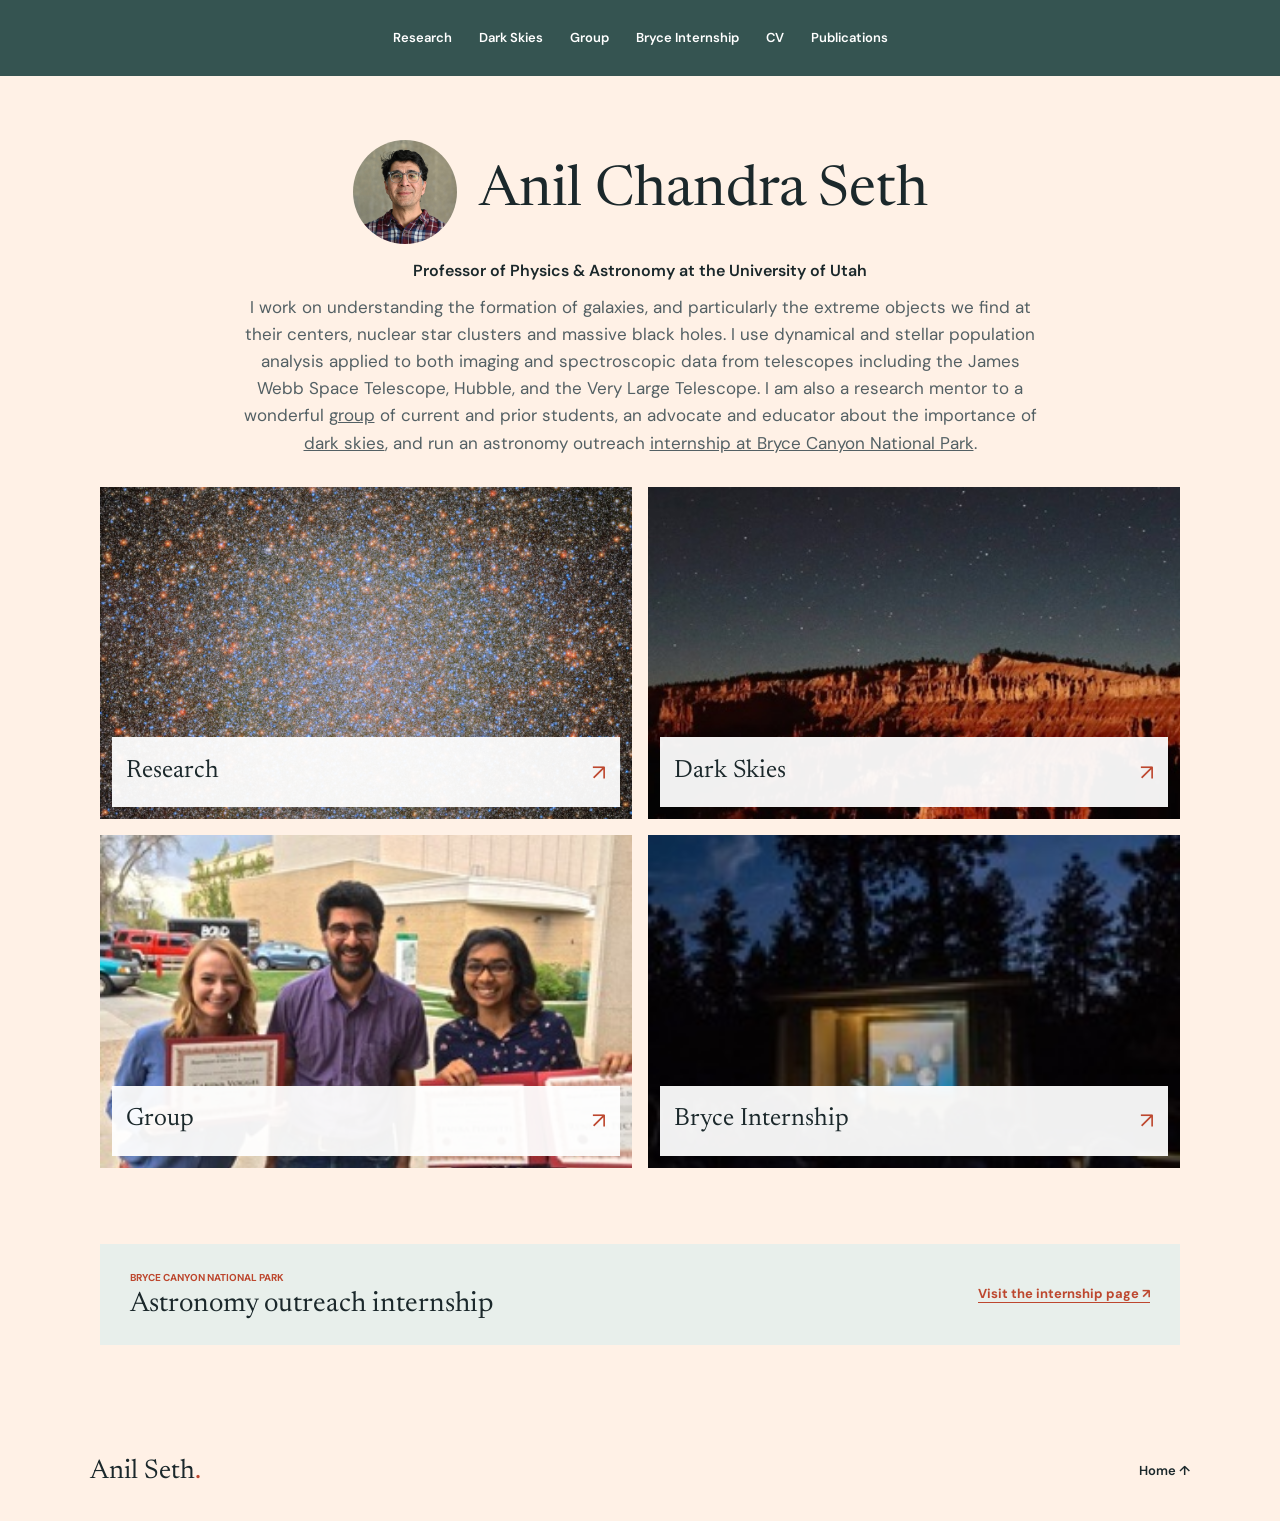
==== index.html @ 71683e8d "Publish redesigned website" ====
<!doctype html>
<html lang="en">
  <head>
    <meta charset="utf-8" />
    <meta name="viewport" content="width=device-width, initial-scale=1" />
    <meta
      name="description"
      content="Anil Seth's academic website: research, dark skies, group, and astronomy internship."
    />
    <title>Anil Seth | Astronomy</title>
    <link rel="preconnect" href="https://fonts.googleapis.com" />
    <link rel="preconnect" href="https://fonts.gstatic.com" crossorigin />
    <link
      href="https://fonts.googleapis.com/css2?family=DM+Sans:wght@400;500;600;700&family=Newsreader:opsz,wght@6..72,400;6..72,500&display=swap"
      rel="stylesheet"
    />
    <link rel="stylesheet" href="styles.css" />
  </head>
  <body>
    <a class="skip-link" href="#main">Skip to content</a>
    <header class="site-header">
      <nav aria-label="Main navigation">
        <a href="research.html">Research</a>
        <a href="darkskies.html">Dark Skies</a>
        <a href="group.html">Group</a>
        <a href="bryce-internship.html">Bryce Internship</a>
        <a href="anil.cv.pdf">CV</a>
        <a href="https://scixplorer.org/search?ads_compat=1&amp;d=astrophysics&amp;fq=%7B%21type%3Daqp+v%3D%24fq_database%7D&amp;fq_database=(database%3A%22astronomy%22)&amp;p=1&amp;q=author%3A%22seth%2C+anil+c%22&amp;sort=date+desc">Publications</a>
      </nav>
    </header>

    <main id="main">
      <section class="intro section-wrap" id="top" aria-labelledby="intro-title">
        <div class="intro-heading">
          <span class="intro-headshot"><img src="departmental_portrait.jpg" alt="Portrait of Anil Seth" /></span>
          <h1 id="intro-title">Anil Chandra Seth</h1>
        </div>
        <p class="intro-role">Professor of Physics &amp; Astronomy at the University of Utah</p>
        <p class="intro-copy">I work on understanding the formation of galaxies, and particularly the extreme objects we find at their centers, nuclear star clusters and massive black holes. I use dynamical and stellar population analysis applied to both imaging and spectroscopic data from telescopes including the James Webb Space Telescope, Hubble, and the Very Large Telescope. I am also a research mentor to a wonderful <a href="group.html">group</a> of current and prior students, an advocate and educator about the importance of <a href="darkskies.html">dark skies</a>, and run an astronomy outreach <a href="bryce-internship.html">internship at Bryce Canyon National Park</a>.</p>
      </section>

      <nav class="page-grid section-wrap" aria-label="Explore site sections">
        <a class="page-card" href="research.html">
          <img src="research-tile.jpg" alt="" />
          <span class="page-card-label"><span class="page-card-title">Research</span><span class="page-card-arrow" aria-hidden="true">↗</span></span>
        </a>
        <a class="page-card" href="darkskies.html">
          <img src="Bryce_Internship_files/paul_pic.jpg" alt="" />
          <span class="page-card-label"><span class="page-card-title">Dark Skies</span><span class="page-card-arrow" aria-hidden="true">↗</span></span>
        </a>
        <a class="page-card" href="group.html">
          <img src="Group_files/IMG_5286.jpg" alt="" />
          <span class="page-card-label"><span class="page-card-title">Group</span><span class="page-card-arrow" aria-hidden="true">↗</span></span>
        </a>
        <a class="page-card" href="bryce-internship.html">
          <img src="Bryce_Internship_files/kira_present.jpg" alt="" />
          <span class="page-card-label"><span class="page-card-title">Bryce Internship</span><span class="page-card-arrow" aria-hidden="true">↗</span></span>
        </a>
      </nav>

      <aside class="internship-callout">
        <div>
          <p class="page-card-kicker">Bryce Canyon National Park</p>
          <h2>Astronomy outreach internship</h2>
        </div>
        <a class="text-link" href="bryce-internship.html">Visit the internship page <span aria-hidden="true">↗</span></a>
      </aside>
    </main>

    <footer class="site-footer">
      <a class="wordmark" href="index.html">Anil Seth<span>.</span></a>
      <a href="index.html" class="back-to-top">Home ↑</a>
    </footer>
  </body>
</html>
---- styles.css ----
:root {
  color-scheme: light;
  --ink: #1b282b;
  --muted: #536064;
  --paper: #fff1e6;
  --white: #ffffff;
  --accent: #bd472e;
  --header: #355451;
  --header-highlight: #ffd1ad;
  --line: #d9d9cf;
  --display: "Newsreader", Georgia, serif;
  --body: "DM Sans", "Avenir Next", sans-serif;
}

* {
  box-sizing: border-box;
}

html {
  scroll-behavior: smooth;
}

body {
  margin: 0;
  background: var(--paper);
  color: var(--ink);
  font-family: var(--body);
  font-size: 16px;
  line-height: 1.6;
}

a {
  color: inherit;
}

a:focus-visible {
  outline: 2px solid var(--accent);
  outline-offset: 5px;
}

.skip-link {
  position: absolute;
  z-index: 5;
  top: 8px;
  left: 8px;
  padding: 8px 12px;
  transform: translateY(-150%);
  background: var(--white);
  color: var(--ink);
}

.skip-link:focus {
  transform: translateY(0);
}

.site-header {
  min-height: 76px;
  padding: 0 7vw;
  display: flex;
  align-items: center;
  justify-content: center;
  gap: 32px;
  background: var(--header);
  color: var(--white);
}

.wordmark {
  flex: 0 0 auto;
  text-decoration: none;
  font-family: var(--display);
  font-size: 27px;
  line-height: 1;
}

.wordmark span {
  color: var(--accent);
}

.site-header nav {
  display: flex;
  flex-wrap: wrap;
  justify-content: center;
  gap: 8px 27px;
}

.site-header nav a,
.back-to-top {
  text-decoration: none;
  font-size: 13px;
  font-weight: 600;
}

.site-header nav a[aria-current="page"] {
  color: var(--header-highlight);
}

.site-header nav a:hover {
  color: var(--header-highlight);
}

.back-to-top:hover {
  color: var(--accent);
}

.eyebrow,
.section-number {
  margin: 0 0 14px;
  color: var(--accent);
  font-size: 11px;
  font-weight: 700;
  text-transform: uppercase;
}

h1,
h2 {
  margin: 0;
  font-family: var(--display);
  font-weight: 400;
  line-height: 1.05;
}

.section-wrap {
  width: min(1080px, 100% - 48px);
  margin-inline: auto;
}

.intro {
  padding-block: 64px 30px;
  text-align: center;
}

.intro-heading {
  width: fit-content;
  max-width: 100%;
  margin-inline: auto;
  display: flex;
  align-items: center;
  justify-content: center;
  gap: 22px;
}

.intro-headshot {
  width: 104px;
  height: 104px;
  flex: 0 0 auto;
  display: block;
  overflow: hidden;
  border-radius: 50%;
}

.intro-headshot img {
  width: 100%;
  height: 100%;
  display: block;
  object-fit: cover;
  object-position: center 20%;
  transform: scale(1.25);
}

.intro h1 {
  font-size: 56px;
  text-align: left;
}

.intro-role {
  margin: 14px 0 0;
  color: var(--ink);
  font-weight: 600;
}

.intro-copy {
  max-width: 800px;
  margin: 10px auto 0;
  color: var(--muted);
  font-size: 17px;
}

.page-grid {
  display: grid;
  grid-template-columns: repeat(2, minmax(0, 1fr));
  gap: 16px;
  padding-bottom: 76px;
}

.page-card {
  position: relative;
  aspect-ratio: 1.6;
  overflow: hidden;
  background: #e4e8e5;
  color: var(--ink);
  text-decoration: none;
}

.page-card > img {
  width: 100%;
  height: 100%;
  display: block;
  object-fit: cover;
  transition: transform 300ms ease;
}

.page-card:hover > img {
  transform: scale(1.035);
}

.page-card:focus-visible {
  outline-offset: 4px;
}

.page-card-label {
  position: absolute;
  right: 12px;
  bottom: 12px;
  left: 12px;
  min-height: 70px;
  padding: 11px 14px;
  display: flex;
  align-items: center;
  justify-content: space-between;
  gap: 12px;
  background: rgb(255 255 255 / 94%);
}

.page-card-kicker,
.page-card-title {
  display: block;
}

.page-card-kicker {
  color: var(--accent);
  font-size: 10px;
  font-weight: 700;
  text-transform: uppercase;
}

.page-card-title {
  font-family: var(--display);
  font-size: 25px;
  line-height: 1.15;
}

.page-card-arrow {
  color: var(--accent);
  font-size: 22px;
}

.internship-callout {
  width: min(1080px, 100% - 48px);
  margin: 0 auto 76px;
  padding: 26px 30px;
  display: flex;
  align-items: center;
  justify-content: space-between;
  gap: 24px;
  background: #e8efeb;
}

.internship-callout .page-card-kicker {
  margin: 0 0 4px;
}

.internship-callout h2 {
  font-size: 28px;
}

.text-link {
  flex: 0 0 auto;
  color: var(--accent);
  font-size: 13px;
  font-weight: 700;
  text-underline-offset: 4px;
}

.page-main {
  width: min(880px, 100% - 48px);
  margin-inline: auto;
  padding-block: 58px 88px;
}

.page-heading {
  margin-bottom: 36px;
}

.page-heading h1 {
  font-size: clamp(44px, 6vw, 68px);
}

.page-heading--compact h1 {
  font-size: 48px;
}

.page-heading--internship h1 {
  font-size: 42px;
}

.page-heading p {
  max-width: 700px;
  margin: 16px 0 0;
  color: var(--muted);
  font-size: 18px;
}

.page-heading--internship p {
  margin-top: 4px;
  font-family: var(--display);
  font-size: 36px;
  line-height: 1.15;
}

.archive-note {
  margin: 28px 0;
  padding: 18px 22px;
  border-left: 4px solid var(--accent);
  background: #f4e9e4;
  color: var(--ink);
}

.archive-note strong {
  display: block;
  margin-bottom: 4px;
}

.darkskies-intro {
  display: grid;
  grid-template-columns: minmax(0, 0.8fr) minmax(0, 1.2fr);
  align-items: center;
  gap: clamp(24px, 4vw, 48px);
  margin: 12px 0 28px;
}

.darkskies-intro .page-image {
  width: 100%;
  height: auto;
  max-height: none;
  margin: 0;
  object-fit: initial;
}

.darkskies-intro h2 {
  margin: 0 0 12px;
}

.page-main h2 {
  margin: 40px 0 12px;
  font-size: 34px;
}

.research-page {
  width: min(1040px, 100% - 48px);
}

.research-banner {
  display: block;
  width: 100%;
  height: auto;
  margin: 0 0 54px;
}

.research-overview {
  margin: 0 0 76px;
}

.research-overview .eyebrow,
.research-section-heading .eyebrow,
.project-kicker {
  margin: 0 0 10px;
  color: var(--accent);
  font-size: 11px;
  font-weight: 700;
  text-transform: uppercase;
}

.research-overview h2,
.research-section-heading h2 {
  margin: 0 0 20px;
  font-size: clamp(34px, 5vw, 50px);
}

.research-role {
  margin: 0 0 8px !important;
  color: var(--ink) !important;
  font-weight: 600;
}

.research-overview > p:last-child {
  max-width: 820px;
  margin: 0;
  color: var(--muted);
  font-size: 17px;
}

.research-section {
  margin-top: 70px;
  padding-top: 38px;
  border-top: 1px solid rgb(27 40 43 / 18%);
}

.research-section-heading {
  margin-bottom: 30px;
}

.project-feature {
  display: grid;
  grid-template-columns: minmax(0, 1.05fr) minmax(0, 0.95fr);
  align-items: center;
  gap: 38px;
  padding: 0 0 36px;
}

.project-feature + .project-feature {
  padding-top: 36px;
  border-top: 1px solid rgb(27 40 43 / 14%);
}

.project-feature--reverse .project-visual {
  order: 2;
}

.project-feature--reverse .project-copy {
  order: 1;
}

.project-visual {
  min-width: 0;
  aspect-ratio: 1.65;
  display: flex;
  align-items: center;
  justify-content: center;
  overflow: hidden;
  background: #152124;
}

.project-visual--omegacat {
  aspect-ratio: 2.96;
}

.project-visual--reveallagn {
  aspect-ratio: 2.38;
}

.project-visual img {
  width: 100%;
  height: 100%;
  display: block;
  object-fit: contain;
}

.project-copy h3,
.past-project-copy h3,
.cluster-searches h3 {
  margin: 0 0 12px;
  font-family: var(--display);
  font-size: 34px;
  font-weight: 500;
  line-height: 1.12;
}

.project-copy h3 a {
  text-decoration: none;
}

.project-copy h3 a:hover {
  color: var(--accent);
}

.project-copy p:not(.project-kicker),
.past-project-copy p,
.cluster-searches > p,
.past-context {
  color: var(--muted);
}

.project-copy p:not(.project-kicker) {
  margin: 0 0 18px;
}

.project-copy .text-link {
  display: inline-block;
}

.past-project {
  display: grid;
  grid-template-columns: minmax(0, 1.25fr) minmax(0, 0.75fr);
  align-items: center;
  gap: 34px;
}

.past-project-visual {
  margin: 0;
  padding: 18px;
  background: #111;
}

.past-project-visual img {
  width: 100%;
  height: auto;
  display: block;
}

.past-project-visual figcaption {
  margin-top: 12px;
  color: #e7e7e7;
  font-size: 11px;
  line-height: 1.45;
}

.past-project-copy h3 {
  font-size: 30px;
}

.past-project-copy p {
  margin: 0 0 14px;
}

.cluster-searches {
  margin-top: 38px;
  padding-top: 28px;
  display: grid;
  grid-template-columns: minmax(0, 1.5fr) minmax(0, 1fr);
  align-items: start;
  gap: 26px;
  border-top: 1px solid rgb(27 40 43 / 14%);
}

.cluster-search-copy,
.cluster-search-image {
  min-width: 0;
}

.cluster-search-image {
  display: block;
  width: 100%;
  height: auto;
}

.cluster-searches h3 {
  font-size: 25px;
}

.cluster-searches > p {
  margin: 0;
}

.project-links {
  margin: 0;
  padding: 0;
  list-style: none;
}

.project-links li + li {
  margin-top: 10px;
}

.project-links a {
  color: var(--ink);
  font-weight: 600;
  text-underline-offset: 4px;
}

.past-context {
  margin: 32px 0 0;
  padding-left: 18px;
  border-left: 3px solid var(--accent);
}

.press-section {
  margin-bottom: 20px;
}

.press-list {
  margin: 0;
  padding: 0;
  list-style: none;
  counter-reset: press;
}

.press-list li {
  counter-increment: press;
  padding: 17px 0 17px 42px;
  position: relative;
  border-bottom: 1px solid rgb(27 40 43 / 14%);
}

.press-list li::before {
  content: "0" counter(press);
  position: absolute;
  top: 19px;
  left: 0;
  color: var(--accent);
  font-size: 11px;
  font-weight: 700;
}

.press-list a {
  color: var(--ink);
  font-family: var(--display);
  font-size: 23px;
  text-decoration: none;
}

.press-list a:hover {
  color: var(--accent);
}

.press-list span {
  margin-left: 12px;
  color: var(--muted);
  font-size: 11px;
  white-space: nowrap;
}

.page-main h3 {
  margin: 28px 0 8px;
  font-family: var(--display);
  font-size: 24px;
  font-weight: 500;
}

.page-main p,
.page-main li {
  color: var(--muted);
}

.page-main p {
  margin: 14px 0;
}

.page-main ul,
.page-main ol {
  padding-left: 22px;
}

.page-main .student-inline-list {
  padding: 0;
  list-style: none;
  line-height: 2;
}

.student-inline-list li {
  display: inline;
}

.student-inline-list li + li {
  margin-top: 0;
}

.student-inline-list li:not(:last-child)::after {
  content: "  \2022  ";
  color: var(--accent);
  white-space: pre;
}

.page-main li + li {
  margin-top: 8px;
}

.page-main a:not(.wordmark) {
  text-underline-offset: 3px;
}

.page-image {
  width: 100%;
  max-height: 400px;
  margin: 12px 0 26px;
  display: block;
  object-fit: cover;
}

.photo-row {
  margin-top: 28px;
  display: flex;
  align-items: center;
  gap: 14px;
}

.photo-row img {
  width: auto;
  height: 210px;
  max-width: 100%;
  display: block;
  object-fit: contain;
}

.resource-list {
  padding-left: 0 !important;
  list-style: none;
}

.resource-list li {
  padding: 12px 0;
  border-bottom: 1px solid var(--line);
}

.page-footer-nav {
  margin-top: 52px;
  padding-top: 20px;
  border-top: 1px solid var(--line);
}

.page-footer-nav a {
  font-weight: 600;
}

.site-footer {
  min-height: 100px;
  padding: 26px 7vw;
  display: flex;
  align-items: center;
  justify-content: space-between;
  gap: 24px;
}

.site-footer p {
  margin: 0;
  color: var(--muted);
  font-size: 12px;
}

@media (max-width: 720px) {
  .site-header {
    align-items: center;
    flex-direction: column;
    gap: 14px;
    padding: 20px 24px;
  }

  .site-header nav {
    justify-content: center;
    gap: 7px 18px;
  }

  .section-wrap {
    width: calc(100% - 48px);
  }

  .intro {
    padding-block: 48px 24px;
  }

  .intro-heading {
    gap: 14px;
  }

  .intro-headshot {
    width: 68px;
    height: 68px;
  }

  .intro h1 {
    font-size: 34px;
  }

  .page-grid {
    grid-template-columns: repeat(2, minmax(0, 1fr));
    gap: 12px;
    padding-bottom: 52px;
  }

  .page-card {
    aspect-ratio: 1.2;
  }

  .page-card-label {
    right: 8px;
    bottom: 8px;
    left: 8px;
    min-height: 62px;
    padding: 8px 10px;
  }

  .page-card-title {
    font-size: 20px;
  }

  .page-main {
    padding-block: 40px 64px;
  }

  .page-heading--compact h1 {
    font-size: 36px;
  }

  .page-heading--internship h1 {
    font-size: 32px;
  }

  .page-heading--internship p {
    font-size: 28px;
  }

  .darkskies-intro {
    grid-template-columns: minmax(0, 1fr);
    gap: 20px;
  }

  .research-page {
    width: calc(100% - 40px);
  }

  .research-overview {
    margin-bottom: 54px;
  }

  .research-section {
    margin-top: 48px;
    padding-top: 28px;
  }

  .project-feature,
  .project-feature--reverse,
  .past-project {
    grid-template-columns: 1fr;
    gap: 22px;
  }

  .project-feature--reverse .project-visual,
  .project-feature--reverse .project-copy {
    order: initial;
  }

  .project-visual {
    aspect-ratio: 1.45;
  }

  .project-visual--omegacat {
    aspect-ratio: 2.96;
  }

  .project-visual--reveallagn {
    aspect-ratio: 2.38;
  }

  .project-copy h3,
  .past-project-copy h3 {
    font-size: 30px;
  }

  .past-project-visual {
    padding: 10px;
  }

  .cluster-searches {
    grid-template-columns: 1fr;
    gap: 12px;
  }

  .press-list li {
    padding-left: 34px;
  }

  .press-list a {
    font-size: 20px;
  }

  .press-list span {
    display: block;
    margin: 4px 0 0;
  }

  .internship-callout {
    align-items: flex-start;
    flex-direction: column;
    margin-bottom: 54px;
    padding: 22px;
  }

  .photo-row {
    align-items: flex-start;
    flex-direction: column;
  }

  .site-footer {
    align-items: flex-start;
    flex-wrap: wrap;
    padding: 26px 24px;
  }
}

@media (max-width: 420px) {
  .page-grid {
    grid-template-columns: 1fr;
  }

  .page-card {
    aspect-ratio: 1.8;
  }
}

@media (prefers-reduced-motion: reduce) {
  *,
  *::before,
  *::after {
    scroll-behavior: auto !important;
    animation-duration: 0.01ms !important;
    animation-iteration-count: 1 !important;
  }
}
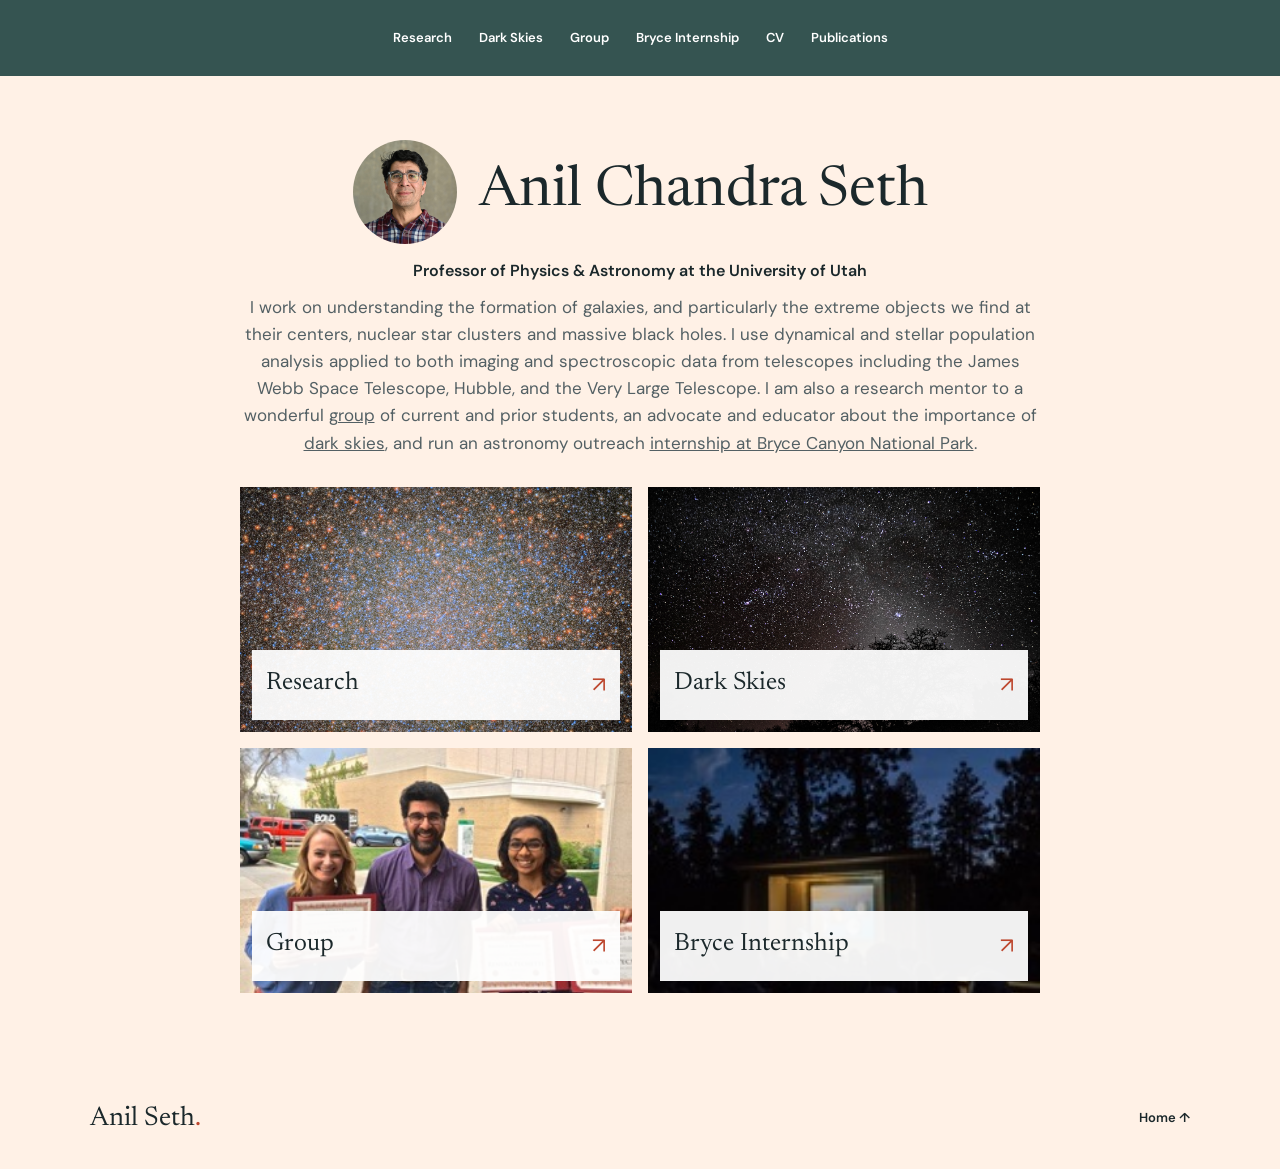
==== commit 33dbfe11: "Adjust homepage card layout" ====
--- a/index.html
+++ b/index.html
@@ -45,7 +45,7 @@
           <span class="page-card-label"><span class="page-card-title">Research</span><span class="page-card-arrow" aria-hidden="true">↗</span></span>
         </a>
         <a class="page-card" href="darkskies.html">
-          <img src="Bryce_Internship_files/paul_pic.jpg" alt="" />
+          <img src="henrys_orion.png" alt="" />
           <span class="page-card-label"><span class="page-card-title">Dark Skies</span><span class="page-card-arrow" aria-hidden="true">↗</span></span>
         </a>
         <a class="page-card" href="group.html">
@@ -58,13 +58,6 @@
         </a>
       </nav>
 
-      <aside class="internship-callout">
-        <div>
-          <p class="page-card-kicker">Bryce Canyon National Park</p>
-          <h2>Astronomy outreach internship</h2>
-        </div>
-        <a class="text-link" href="bryce-internship.html">Visit the internship page <span aria-hidden="true">↗</span></a>
-      </aside>
     </main>
 
     <footer class="site-footer">
--- a/styles.css
+++ b/styles.css
@@ -176,6 +176,8 @@
 }
 
 .page-grid {
+  max-width: 800px;
+  margin-inline: auto;
   display: grid;
   grid-template-columns: repeat(2, minmax(0, 1fr));
   gap: 16px;
@@ -184,6 +186,7 @@
 
 .page-card {
   position: relative;
+  width: 100%;
   aspect-ratio: 1.6;
   overflow: hidden;
   background: #e4e8e5;
